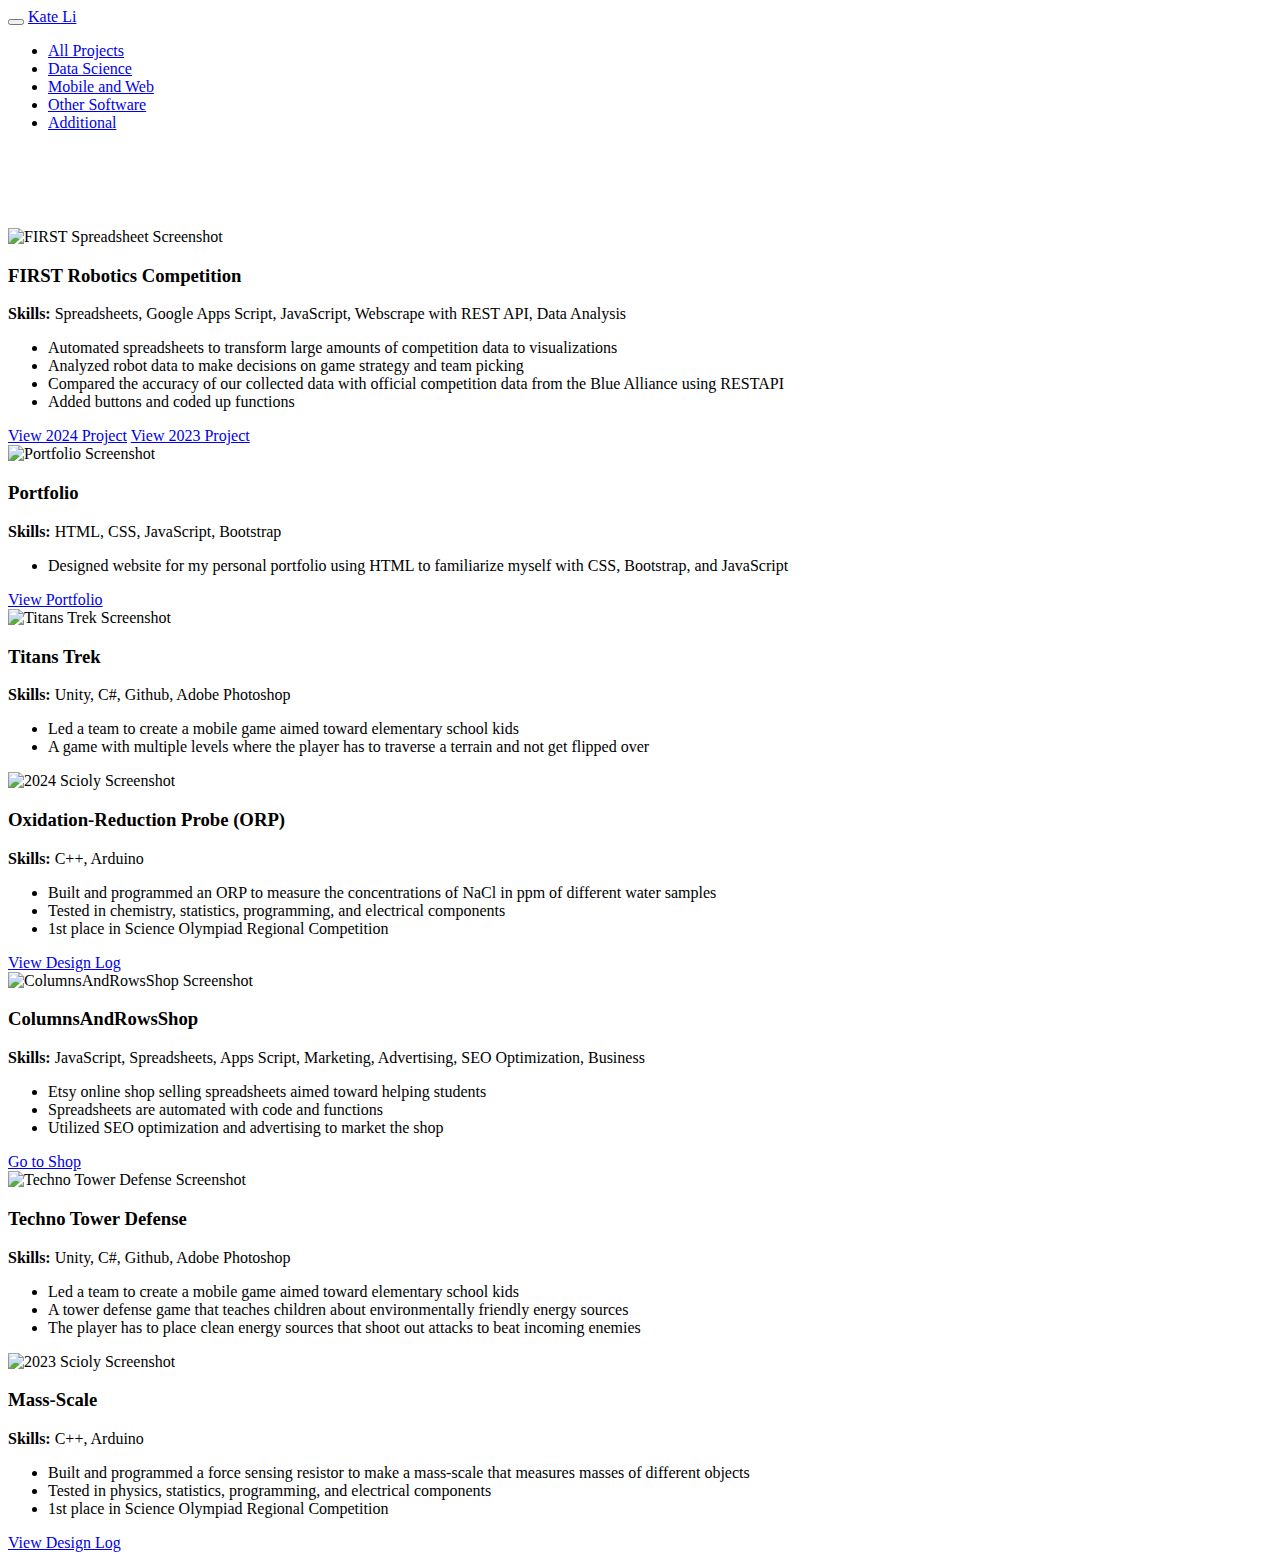
==== projects.html @ 6c7d16b3 "Upload Project" ====
<!DOCTYPE html>
<html lang="en">
<head>
<meta charset="UTF-8">
<meta http-equiv="X-UA-Compatible" content="IE=Edge">
<meta name="description" content="">
<meta name="keywords" content="">
<meta name="author" content="">
<meta name="viewport" content="width=device-width, initial-scale=1, maximum-scale=1">

<title>Projects</title>

<link rel="stylesheet" href="css/bootstrap.min.css">
<link rel="stylesheet" href="css/animate.css">
<link rel="stylesheet" href="css/font-awesome.min.css">
<link rel="stylesheet" href="css/style.css">
<link rel="stylesheet" href="css/project.css">

<link href="https://fonts.googleapis.com/css?family=Source+Sans+Pro:300,400,700" rel="stylesheet">

</head>
<body data-spy="scroll" data-target=".navbar-collapse" data-offset="50">


    <!-- PRE LOADER -->
    <div class="preloader">
        <div class="spinner">
            <span class="spinner-rotate"></span>
        </div>
    </div>

    <!-- NAVBAR -->
    <div class="navbar navbar-fixed-top custom-navbar" role="navigation">
        <div class="container">

            <div class="navbar-header">
                <button class="navbar-toggle" data-toggle="collapse" data-target=".navbar-collapse">
                    <span class="icon icon-bar"></span>
                    <span class="icon icon-bar"></span>
                    <span class="icon icon-bar"></span>
                </button>
                <a href="javascript:void(0);" onclick="window.location.href='index.html'" class="navbar-brand">Kate Li</a>
            </div>
    
            <div class="collapse navbar-collapse">
                <ul class="nav navbar-nav navbar-right">
                    <li><a href="#" data-category="all">All Projects</a></li>
                    <li><a href="#" data-category="data-science">Data Science</a></li>
                    <li><a href="#" data-category="mobile-web-apps">Mobile and Web</a></li>
                    <li><a href="#" data-category="other-software">Other Software</a></li>
                    <li><a href="#" data-category="additional">Additional</a></li>
                </ul>
            </div>

        </div>
    </div>

    <!-- PROJECTS -->
    <section id="projects" style="padding-top: 80px;">
        <div class="project data-science">
            <div class="project-image">
                <img src="images/Robotics-TeamSummary.png" alt="FIRST Spreadsheet Screenshot">
            </div>
            <div class="project-description">
                <h3>FIRST Robotics Competition</h3>
                <p><b>Skills:</b> Spreadsheets, Google Apps Script, JavaScript, Webscrape with REST API, Data Analysis </p>
                <ul>
                    <li>Automated spreadsheets to transform large amounts of competition data to visualizations</li>
                    <li>Analyzed robot data to make decisions on game strategy and team picking</li>
                    <li>Compared the accuracy of our collected data with official competition data from the Blue Alliance using RESTAPI</li>
                    <li>Added buttons and coded up functions</li>
                </ul>
                <a href="https://docs.google.com/spreadsheets/d/1BgDMaCaFbDxf8QWHqp11lcOR61hLMjD-mKLOzNpH-5o/edit?usp=sharing" target="_blank" class="view-project-button">View 2024 Project</a>
                <a href="https://docs.google.com/spreadsheets/d/1VWn0fanMyAVk3Ixq7nhRlHdwyRpre7z7IgE5ivIB81w/edit?usp=sharing" target="_blank" class="view-project-button">View 2023 Project</a>
            </div>
        </div>

        <div class="project mobile-web-apps">
            <div class="project-image">
                <img src="images/portfolio.png" alt="Portfolio Screenshot">
            </div>
            <div class="project-description">
                <h3>Portfolio</h3>
                <p><b>Skills:</b> HTML, CSS, JavaScript, Bootstrap </p>
                <ul>
                    <li>Designed website for my personal portfolio using HTML to familiarize myself with CSS, Bootstrap, and JavaScript</li>
                </ul>
                <a href="index.html" target="_blank" class="view-project-button">View Portfolio</a>
            </div>
        </div>

        <div class="project mobile-web-apps">
            <div class="project-image">
                <img src="images/titans-trek.png" alt="Titans Trek Screenshot">
            </div>
            <div class="project-description">
                <h3>Titans Trek</h3>
                <p><b>Skills:</b> Unity, C#, Github, Adobe Photoshop </p>
                <ul>
                    <li>Led a team to create a mobile game aimed toward elementary school kids</li>
                    <li>A game with multiple levels where the player has to traverse a terrain and not get flipped over</li>
                </ul>
            </div>
        </div>

        <div class="project other-software">
            <div class="project-image">
                <img src="images/2024-scioly.png" alt="2024 Scioly Screenshot">
            </div>
            <div class="project-description">
                <h3>Oxidation-Reduction Probe (ORP)</h3>
                <p><b>Skills:</b> C++, Arduino </p>
                <ul>
                    <li>Built and programmed an ORP to measure the concentrations of NaCl in ppm of different water samples</li>
                    <li>Tested in chemistry, statistics, programming, and electrical components</li>
                    <li>1st place in Science Olympiad Regional Competition</li>
                </ul>
                <a href="https://docs.google.com/document/d/1a7iGWQMsw3_E-BUUa5EWAFKV0Q7oVp_2Nasvh-wsxUk/edit?usp=sharing" target="_blank" class="view-project-button">View Design Log</a>
            </div>
        </div>

        <div class="project additional">
            <div class="project-image">
                <img src="images/CNR-project.png" alt="ColumnsAndRowsShop Screenshot">
            </div>
            <div class="project-description">
                <h3>ColumnsAndRowsShop</h3>
                <p><b>Skills:</b> JavaScript, Spreadsheets, Apps Script, Marketing, Advertising, SEO Optimization, Business </p>
                <ul>
                    <li>Etsy online shop selling spreadsheets aimed toward helping students</li>
                    <li>Spreadsheets are automated with code and functions</li>
                    <li>Utilized SEO optimization and advertising to market the shop</li>
                </ul>
                <a href="https://www.etsy.com/shop/ColumnsAndRowsShop" target="_blank" class="view-project-button">Go to Shop</a>
            </div>
        </div>

        <div class="project mobile-web-apps">
            <div class="project-image">
                <img src="images/techno-defense.png" alt="Techno Tower Defense Screenshot">
            </div>
            <div class="project-description">
                <h3>Techno Tower Defense</h3>
                <p><b>Skills:</b> Unity, C#, Github, Adobe Photoshop </p>
                <ul>
                    <li>Led a team to create a mobile game aimed toward elementary school kids</li>
                    <li>A tower defense game that teaches children about environmentally friendly energy sources</li>
                    <li>The player has to place clean energy sources that shoot out attacks to beat incoming enemies</li>
                </ul>
            </div>
        </div>

        <div class="project other-software">
            <div class="project-image">
                <img src="images/2023-scioly.png" alt="2023 Scioly Screenshot">
            </div>
            <div class="project-description">
                <h3>Mass-Scale</h3>
                <p><b>Skills:</b> C++, Arduino </p>
                <ul>
                    <li>Built and programmed a force sensing resistor to make a mass-scale that measures masses of different objects</li>
                    <li>Tested in physics, statistics, programming, and electrical components</li>
                    <li>1st place in Science Olympiad Regional Competition</li>
                </ul>
                <a href="https://docs.google.com/document/d/1N3hIjXJ92SAFi6nAtwoRy1qg4vc4RNOWN4UevHGaGsU/edit?usp=sharing" target="_blank" class="view-project-button">View Design Log</a>
            </div>
        </div>
    </section>

<!-- SCRIPTS -->
<script src="js/projects.js"></script>
<script src="js/jquery.js"></script>
<script src="js/bootstrap.min.js"></script>
<script src="js/jquery.parallax.js"></script>
<script src="js/smoothscroll.js"></script>
<script src="js/wow.min.js"></script>
<script src="js/custom.js"></script>   

</body>
</html>
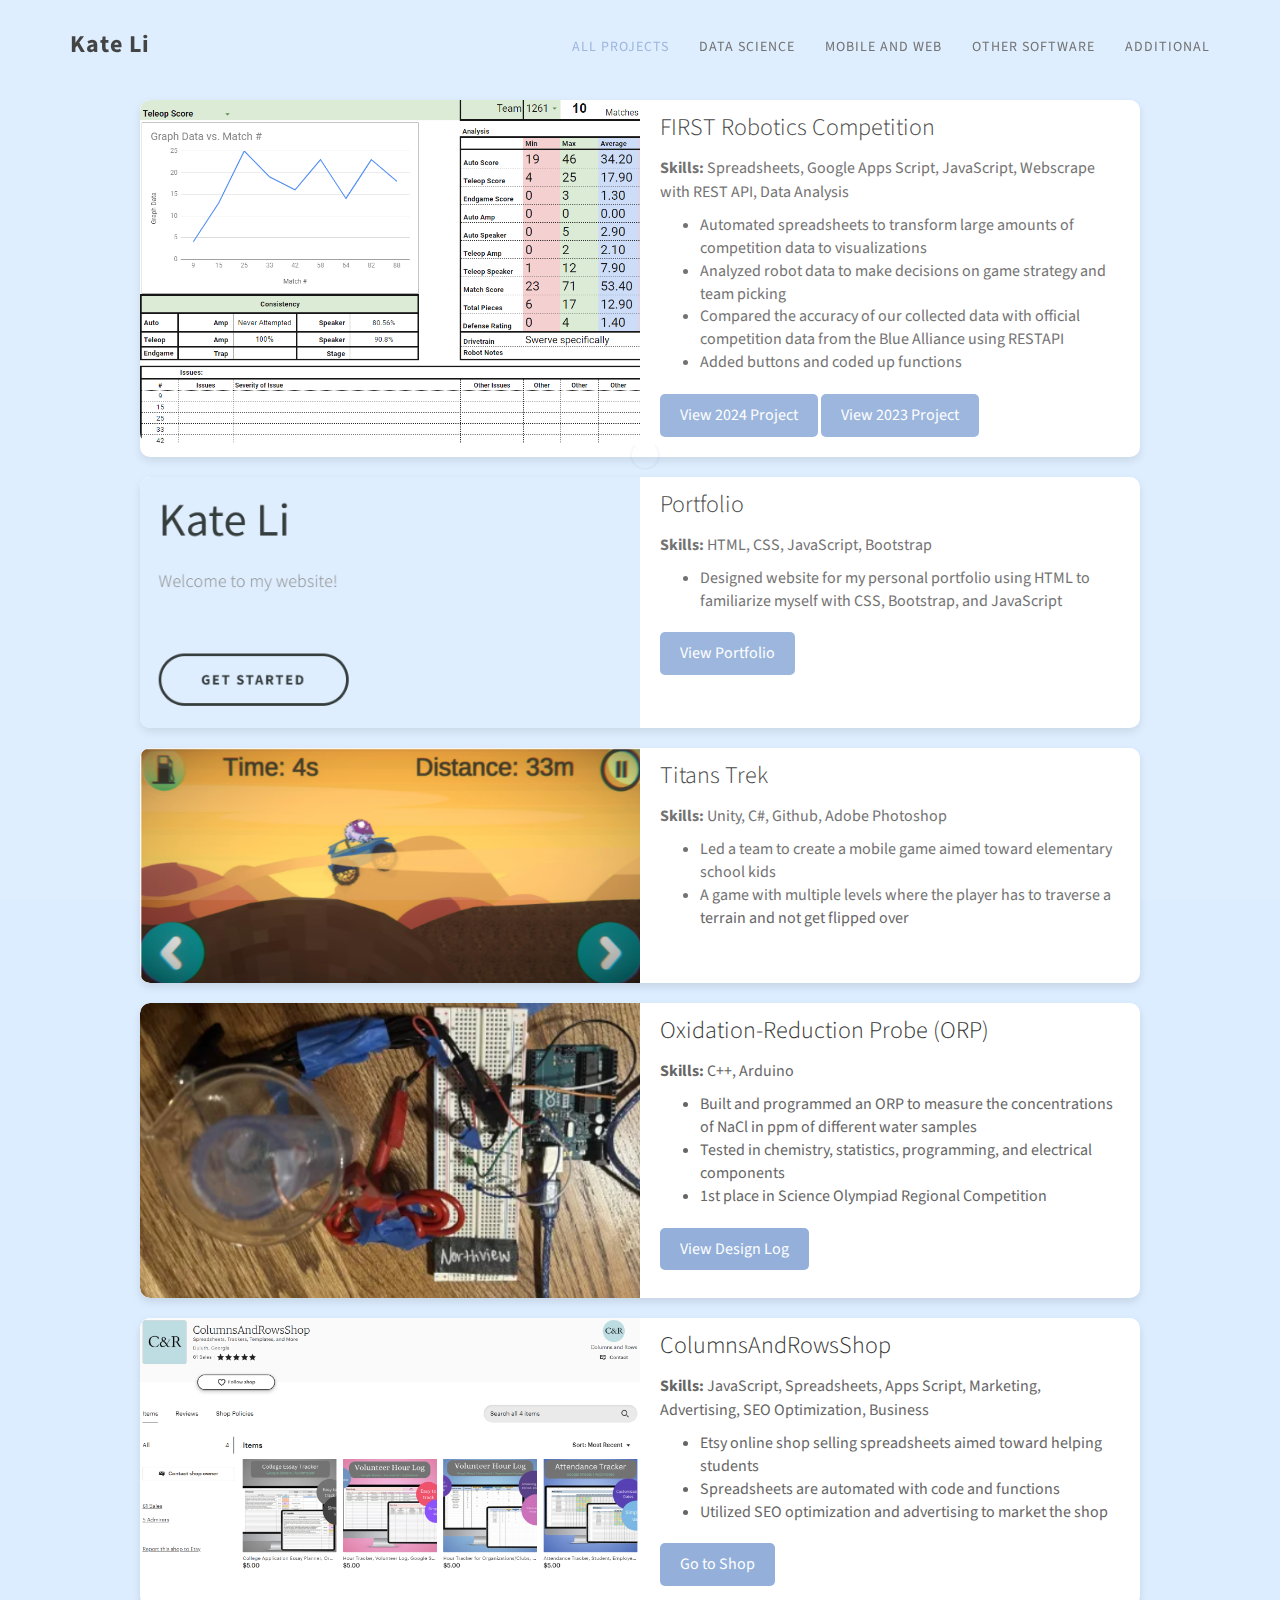
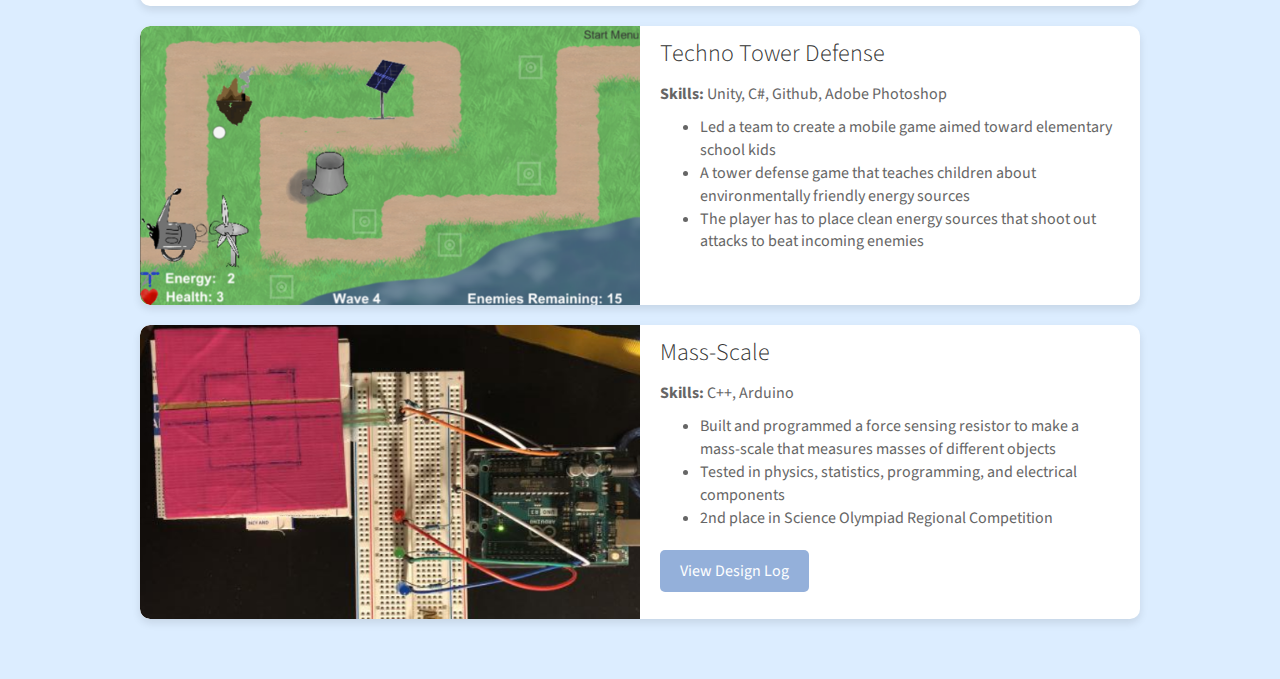
==== commit 96e67c77: "Update projects.html" ====
--- a/projects.html
+++ b/projects.html
@@ -160,7 +160,7 @@
                 <ul>
                     <li>Built and programmed a force sensing resistor to make a mass-scale that measures masses of different objects</li>
                     <li>Tested in physics, statistics, programming, and electrical components</li>
-                    <li>1st place in Science Olympiad Regional Competition</li>
+                    <li>2nd place in Science Olympiad Regional Competition</li>
                 </ul>
                 <a href="https://docs.google.com/document/d/1N3hIjXJ92SAFi6nAtwoRy1qg4vc4RNOWN4UevHGaGsU/edit?usp=sharing" target="_blank" class="view-project-button">View Design Log</a>
             </div>
@@ -177,4 +177,4 @@
 <script src="js/custom.js"></script>   
 
 </body>
-</html>+</html>
--- a/css/style.css
+++ b/css/style.css
@@ -0,0 +1,647 @@
+body {
+	background: #ffffff;
+  font-family: 'Source Sans Pro', sans-serif;
+  font-style: normal;
+	font-weight: 300;
+  overflow-x: hidden;
+}
+
+html,body {
+  width: 100%;
+  height: 100%;
+}
+
+
+/*---------------------------------------
+    Typography              
+-----------------------------------------*/
+
+h1,h2,h3,h4,h5,h6 {
+  font-style: normal;
+  font-weight: 300;
+}
+
+h1,h2,h3 {
+  font-weight: 300;
+}
+
+h1 {
+  font-size: 42px;
+  padding-bottom: 14px;
+  margin-bottom: 0px;
+}
+
+h2 {
+  font-size: 42px;
+  line-height: 52px;
+  margin-top: 0px;
+}
+
+h3 {
+  font-size: 26px;
+  line-height: 32px;
+  padding-bottom: 6px;
+}
+
+h4 {
+  color: #999;
+  font-size: 12px;
+  font-weight: normal;
+  letter-spacing: 2px;
+  text-transform: uppercase;
+  padding-top: 6px;
+}
+
+h5 {
+  color: #666666;
+}
+
+strong {
+  color: #232B2B;
+  font-weight: normal;
+}
+
+p {
+    color: #888;
+    font-size: 20px;
+    font-weight: 300;
+    line-height: 28px;
+    letter-spacing: 0.2px;
+}
+
+.section-btn {
+  background-color: transparent;
+  border: 3px solid #232B2B;
+  border-radius: 100px;
+  color: #232B2B;
+  font-size: 13px;
+  font-weight: bold;
+  letter-spacing: 1.6px;
+  padding: 12px 36px;
+  margin-top: 22px;
+  transition: all 0.4s ease-in-out;
+  text-transform: uppercase;
+}
+
+.section-btn:hover {
+  background: #94B0DA;
+  border-color: transparent;
+  color: #ffffff;
+}
+
+.btn-success:focus {
+  background-color: #000;
+  border-color: transparent;
+}
+
+.parallax-section {
+  background-attachment: fixed !important;
+  background-size: cover !important;
+}
+
+.section-title {
+  position: relative;
+  padding-bottom: 22px;
+}
+
+#about,
+#service,
+#experience,
+#education,
+#contact {
+  position: relative;
+}
+
+#home .container,
+#about .container, 
+#experience .container,
+#service .container,
+#education .container,
+#contact .container {
+  width: 100%;
+  padding: 0;
+  margin: 0;
+}
+
+#experience .experience-thumb,
+#education .education-thumb  {
+  padding: 22px 42px 42px 42px;
+}
+
+#service,
+#quotes,
+footer {
+  text-align: center;
+}
+
+#experience,
+#education {
+  background: #DCEDFF;
+}
+
+.background-image {
+    background-position: 50% 50% !important;
+    background-size: cover !important;
+    width: 100%;
+    height: 100%;
+    min-height: 75vh;
+    position: absolute;
+    top: 0;
+    right: 0;
+    bottom: 0;
+    left: 0;
+}
+
+.color-white {
+  color: #ffffff;
+}
+
+.color-blue {
+  color: #94B0DA;
+}
+
+.bg-blue {
+  background: #94B0DA;
+}
+
+.bg-light-blue {
+  background: #DCEDFF;
+}
+
+.bg-white {
+  background: #ffffff;
+}
+
+.bg-dark {
+  background: #161616;
+}
+
+.bg-light-gray {
+  background: #eaeaea;
+}
+
+
+
+/*---------------------------------------
+    General               
+-----------------------------------------*/
+
+html{
+  -webkit-font-smoothing: antialiased;
+}
+
+a {
+  color: #94B0DA;
+  -webkit-transition: 0.5s;
+  -o-transition: 0.5s;
+  transition: 0.5s;
+  text-decoration: none !important;
+}
+a:hover, a:active, a:focus {
+  color: #94B0DA;
+  outline: none;
+}
+
+* {
+  -webkit-box-sizing: border-box;
+  -moz-box-sizing: border-box;
+  box-sizing: border-box;
+}
+
+*:before,
+*:after {
+  -webkit-box-sizing: border-box;
+  -moz-box-sizing: border-box;
+  box-sizing: border-box;
+}
+
+
+
+/*---------------------------------------
+    Preloader section              
+-----------------------------------------*/
+
+.preloader {
+  position: fixed;
+  top: 0;
+  left: 0;
+  width: 100%;
+  height: 100%;
+  z-index: 99999;
+  display: flex;
+  flex-flow: row nowrap;
+  justify-content: center;
+  align-items: center;
+  background: none repeat scroll 0 0 #ffffff;
+}
+
+.spinner {
+  border: 1px solid transparent;
+  border-radius: 5px;
+  position: relative;
+}
+
+.spinner:before {
+  content: '';
+  box-sizing: border-box;
+  position: absolute;
+  top: 50%;
+  left: 50%;
+  width: 30px;
+  height: 30px;
+  margin-top: -10px;
+  margin-left: -10px;
+  border-radius: 50%;
+  border: 2px solid #94B0DA;
+  border-top-color: #f9f9f9;
+  animation: spinner .6s linear infinite;
+}
+
+@keyframes spinner {
+  to {transform: rotate(360deg);}
+}
+
+@keyframes spinner {
+  to {transform: rotate(360deg);}
+}
+
+
+
+/*---------------------------------------
+    Navigation section              
+-----------------------------------------*/
+
+.custom-navbar {
+    margin-bottom: 0;
+    background-color: #ffffff;
+}
+
+.custom-navbar .navbar-brand {
+    color: #333;
+	  /* text-shadow: 1px 1px #fff; */
+    font-weight: bold;
+    font-size: 24px;
+    line-height: 35px;
+    letter-spacing: 1px;
+}
+
+.custom-navbar .nav li a {
+    color: #666;
+    font-size: 14px;
+    font-weight: 400;
+    letter-spacing: 1px;
+    text-transform: uppercase;
+    line-height: 40px;
+    transition: all 0.4s ease-in-out;
+}
+
+.custom-navbar .nav li a:hover {
+    background: transparent;
+    color: #94B0DA;
+}
+
+.custom-navbar .navbar-nav > li > a:hover,
+.custom-navbar .navbar-nav > li > a:focus {
+  background-color: transparent;
+}
+
+.custom-navbar .nav li.active > a {
+  background-color: transparent; 
+  color: #94B0DA; 
+}
+
+.custom-navbar .navbar-toggle {
+    border: none;
+    padding-top: 10px;
+}
+
+.custom-navbar .navbar-toggle {
+    background-color: transparent;
+}
+
+.custom-navbar .navbar-toggle .icon-bar {
+    background: #94B0DA;
+    border-color: transparent;
+}
+
+@media(min-width:768px) {
+    .custom-navbar {
+        padding: 12px 0;
+        border-bottom: 0;
+        background: 0 0; 
+    }
+    .custom-navbar.top-nav-collapse {
+        background: #ffffff;
+        box-shadow: 0px 2px 8px 0px rgba(50, 50, 50, 0.08);
+        padding: 0;
+    }
+
+}
+
+
+
+/*---------------------------------------
+    Home section              
+-----------------------------------------*/
+
+#home h1 {
+  padding-bottom: 18px;
+}
+
+#home .col-md-6 {
+  background: #dcedff;
+/* light blue color: #c3eafd; */
+  padding-right: 0;
+  padding-left: 0;
+}
+
+#home .home-img {
+  background: url('../images/home-img.jpg') no-repeat;
+  background-size: cover;
+  background-position: 50% 50%;
+  width: 100%;
+  height: 100vh;
+}
+
+#home .home-thumb {
+  display: -webkit-box;
+  display: -webkit-flex;
+  display: -ms-flexbox;
+  display: flex;
+  -webkit-box-align: center;
+  -webkit-align-items: center;
+  -ms-flex-align: center;
+  align-items: center;
+  height: 100vh;
+  padding: 0 45px 0 45px;
+}
+
+
+
+/*---------------------------------------
+   About section              
+-----------------------------------------*/
+
+/* #about .background-image.about-img {
+  background: url('../images/about-img.jpg') no-repeat center center !important;
+} */
+
+.about-img-container {
+  display: flex;
+  justify-content: center; 
+  align-items: center; 
+  height: 350px; 
+  overflow: hidden; 
+  position: relative;
+}
+
+.about-img {
+  width: auto; 
+  height: 100%; 
+  object-fit: contain; 
+}
+
+#about .about-thumb,
+#about .skill-thumb {
+  padding: 22px 32px 32px 32px;
+}
+
+#about strong,
+#about span {
+  font-weight: bold;
+  display: inline-block;
+  padding-bottom: 8px;
+}
+
+
+/*---------------------------------------
+    Service section              
+-----------------------------------------*/
+
+#service {
+  background: #8F91A2;
+}
+
+#service p {
+  font-size: 20px;
+  line-height: 30px;
+  padding: 0px 22px 20px 22px;
+}
+
+#service h1 {
+  padding: 20px 22px 10px 22px;
+}
+
+#service .service-thumb {
+  padding: 52px 22px 52px 22px;
+  cursor: pointer; 
+  transition: transform 0.3s ease;
+}
+
+#service .service-thumb .fa {
+  font-size: 42px;
+  padding-bottom: 22px;
+}
+
+.service-thumb:hover h3 {
+  transform: scale(1.1); 
+}
+
+
+
+/*---------------------------------------
+    Experience section              
+-----------------------------------------*/
+
+#experience .experience-img {
+  background: url('../images/experience-img.jpg') no-repeat;
+}
+
+#experience .media-heading {
+  margin-bottom: 0px;
+}
+
+#experience .media .fa {
+  font-size: 42px;
+  margin-right: 14px;
+}
+
+#experience small {
+  color: #666;
+  font-weight: bold;
+}
+
+/*---------------------------------------
+    Education section              
+-----------------------------------------*/
+
+#education {
+  background: #94B0DA;
+}
+
+#education .education-img {
+  background: url('../images/education-img.jpg') no-repeat;
+}
+
+#education .media-heading {
+  margin-bottom: 0px;
+}
+
+#education .media .fa {
+  font-size: 42px;
+  margin-right: 14px;
+}
+
+#education small {
+  color: #666;
+  font-weight: bold;
+}
+
+#education .hidden {
+  display: none;
+}
+
+#education ul {
+  color: white;
+  font-size: 20px;
+  font-weight: 300;
+  line-height: 28px;
+  letter-spacing: 0.2px;
+}
+
+#education p {
+  font-size: 20px;
+}
+
+#education .text-button {
+  cursor: pointer;
+  color: white;
+  font-size: 20px;
+  font-weight: 300;
+  line-height: 28px;
+  letter-spacing: 0.2px;
+}
+
+#education .text-button:hover {
+  color: #888;
+}
+
+#bulletedSection {
+  max-height: 0; /* Start with max-height 0 for animation */
+  overflow: hidden;
+  transition: max-height 0.5s ease-out; /* Slide down animation */
+}
+
+#bulletedSection.visible {
+  display: block;
+  max-height: 200px;
+}
+
+/*---------------------------------------
+   Footer section              
+-----------------------------------------*/
+
+footer {
+    padding: 70px 0px;
+}
+
+
+
+/*---------------------------------------
+   Social icon             
+-----------------------------------------*/
+
+.social-icon {
+  position: relative;
+  padding: 0;
+  margin: 0;
+}
+
+.social-icon li {
+  display: inline-block;
+  list-style: none;
+}
+
+.social-icon li a {
+  border: none;            
+  color: #999;             
+  border-radius: 100px;     
+  cursor: pointer;
+  font-size: 24px;       
+  text-decoration: none;     
+  transition: color 0.4s ease-in-out; 
+  width: 50px;            
+  height: 50px;             
+  line-height: 50px;         
+  vertical-align: middle;    
+  position: relative;
+  margin: 10px 4px;          
+}
+
+.social-icon li a:hover {
+  color: #94B0DA; 
+}
+/*---------------------------------------
+   Mobile Responsive         
+-----------------------------------------*/
+
+@media only screen and (max-width: 580px) {
+  h1 {
+    font-size: 32px;
+  }
+
+  h2 {
+    font-size: 28px;
+    line-height: inherit;
+  }
+
+  h3 {
+    font-size: 22px;
+    line-height: inherit;
+  }
+}
+
+@media only screen and (max-width: 767px) {
+  .custom-navbar .navbar-brand {
+    line-height: 18px;
+  }
+
+  #home .home-thumb {
+    height: auto;
+    padding-top: 32px;
+    padding-bottom: 12px;
+  }
+
+  #home .container,
+  #about .container, 
+  #experience .container,
+  #service .container,
+  #education .container,
+  #contact .container {
+    padding-right: 15px;
+    padding-left: 15px;
+  }
+
+  #about .col-md-3,
+  #experience .col-md-6,
+  #education .col-md-6,
+  #contact .col-md-3 {
+    padding: 0;
+    margin: 0;
+  }
+
+  .background-image {
+    position: relative;
+    min-height: 65vh;
+  }
+}
+
+@media only screen and (max-width: 1024px) {
+  .section-title {
+    padding-bottom: 12px;
+  }
+
+  footer {
+    padding: 40px 0;
+  }
+}
--- a/css/project.css
+++ b/css/project.css
@@ -0,0 +1,186 @@
+body {
+    font-family: 'Source Sans Pro', sans-serif;
+    margin: 0;
+    padding: 0;
+    background-color: #DCEDFF;
+    font-size: 16px;
+    font-weight: normal;
+}
+
+#projects {
+    padding: 40px 20px;
+    text-align: center;
+}
+
+.custom-navbar {
+    margin-bottom: 0;
+    background-color: #ffffff;
+    padding: 12px 0; 
+}
+
+.custom-navbar .navbar-brand {
+    color: #333;
+    font-weight: bold;
+    font-size: 24px;
+    line-height: 35px;
+    letter-spacing: 1px;
+}
+
+.custom-navbar .nav {
+    padding: 0; 
+}
+
+.custom-navbar .nav li {
+    display: inline-block; 
+}
+
+.custom-navbar .nav li a {
+    color: #666;
+    font-size: 14px;
+    font-weight: 400;
+    letter-spacing: 1px;
+    text-transform: uppercase;
+    line-height: 40px;
+    transition: all 0.4s ease-in-out;
+}
+
+.custom-navbar .nav li a:hover {
+    background: transparent;
+    color: #94B0DA; 
+}
+
+.custom-navbar .nav li.active > a {
+    background-color: transparent; 
+    color: #94B0DA; 
+}
+
+.custom-navbar .nav li a.active {
+    background-color: transparent; 
+    color: #94B0DA;
+}
+
+.custom-navbar .navbar-toggle {
+    border: none;
+    padding-top: 10px;
+}
+
+.custom-navbar .navbar-toggle {
+    background-color: transparent;
+}
+
+.custom-navbar .navbar-toggle .icon-bar {
+    background: #94B0DA; 
+}
+
+@media(min-width:768px) {
+    .custom-navbar {
+        padding: 12px 0; 
+        border-bottom: 0;
+        background: 0 0; 
+    }
+    .custom-navbar.top-nav-collapse {
+        background: #ffffff;
+        box-shadow: 0px 2px 8px 0px rgba(50, 50, 50, 0.08);
+        padding: 0; 
+    }
+}
+
+h1 {
+    margin-bottom: 10px;
+    font-size: 2em;
+    color: #333;
+    font-weight: normal;
+    padding-bottom: 0px;
+}
+
+.project {
+    margin: 20px auto;
+    max-width: 1000px;
+    overflow: hidden;
+    background: #fff;
+    border-radius: 10px;
+    box-shadow: 0 4px 8px rgba(0, 0, 0, 0.1);
+    display: none; 
+}
+
+.project-image {
+    width: 50%;
+    float: left;
+    position: relative;
+}
+
+.project-image img {
+    width: 100%;
+    height: auto;
+    border-radius: 10px 0 0 10px;
+    object-fit: cover; 
+    display: block;
+}
+
+.project-description {
+    width: 50%;
+    float: left;
+    padding: 20px;
+    box-sizing: border-box;
+    text-align: left;
+}
+
+.project-description h3 {
+    margin-top: 0;
+    color: #333;
+    padding-bottom: 10px;
+    line-height: 16px;
+    font-size: 24px;
+}
+
+.project-description p {
+    color: #666;
+    font-size: 16px;
+    font-weight: normal;
+    line-height: 24px;
+    letter-spacing: 0px;
+}
+
+.project-description ul {
+    color: #666;
+    margin-bottom: 20px;
+    margin-top: 5px;
+}
+
+.view-project-button {
+    display: inline-block;
+    padding: 10px 20px;
+    background-color: #94B0DA;
+    color: #fff;
+    text-decoration: none;
+    border-radius: 5px;
+    transition: background-color 0.3s;
+}
+
+.view-project-button:hover {
+    background-color: #DCEDFF;
+    color: #fff;
+}
+
+@media (max-width: 768px) {
+    .project-image,
+    .project-description {
+        float: none;
+        width: 100%;
+    }
+
+    .project-image img {
+        border-radius: 10px 10px 0 0;
+    }
+
+    .project-description {
+        padding: 20px 10px;
+        text-align: center;
+    }
+}
+
+@media only screen and (max-width: 767px) {
+    .custom-navbar .navbar-brand {
+      line-height: 18px;
+    }
+}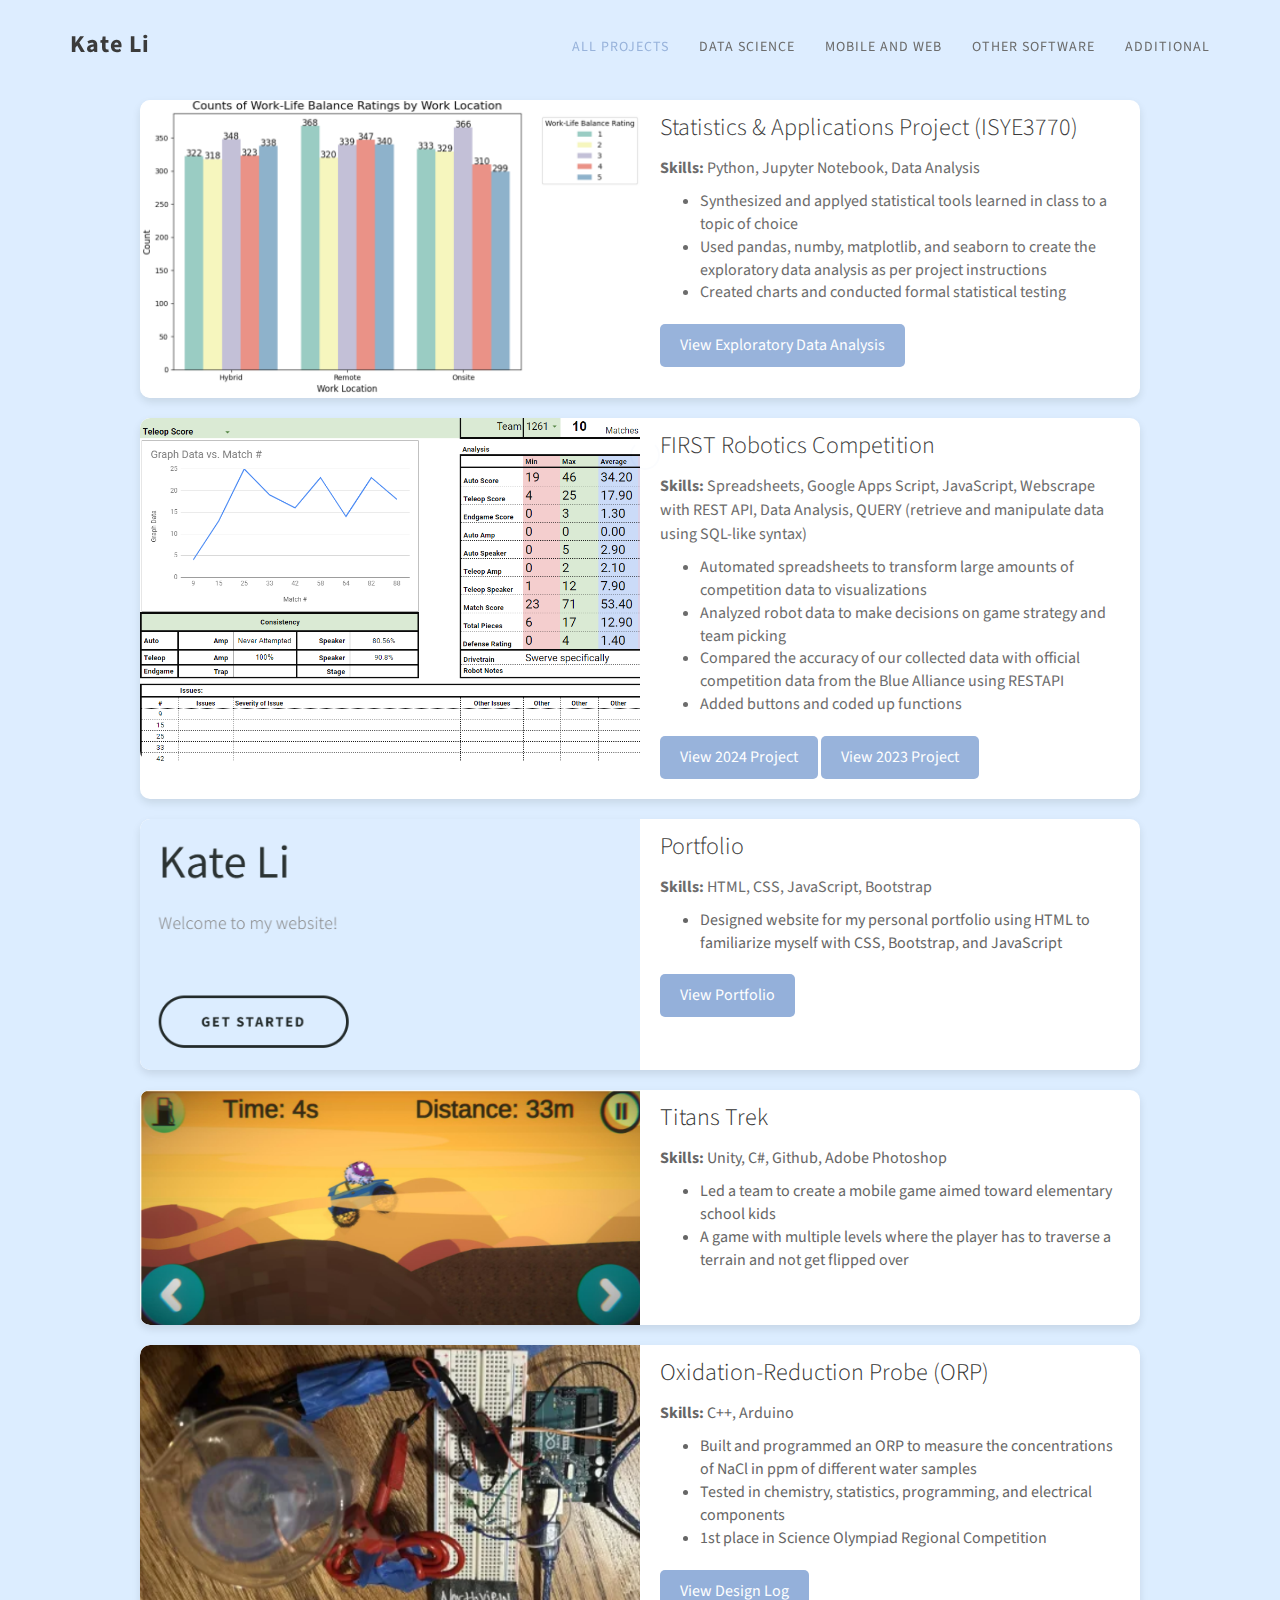
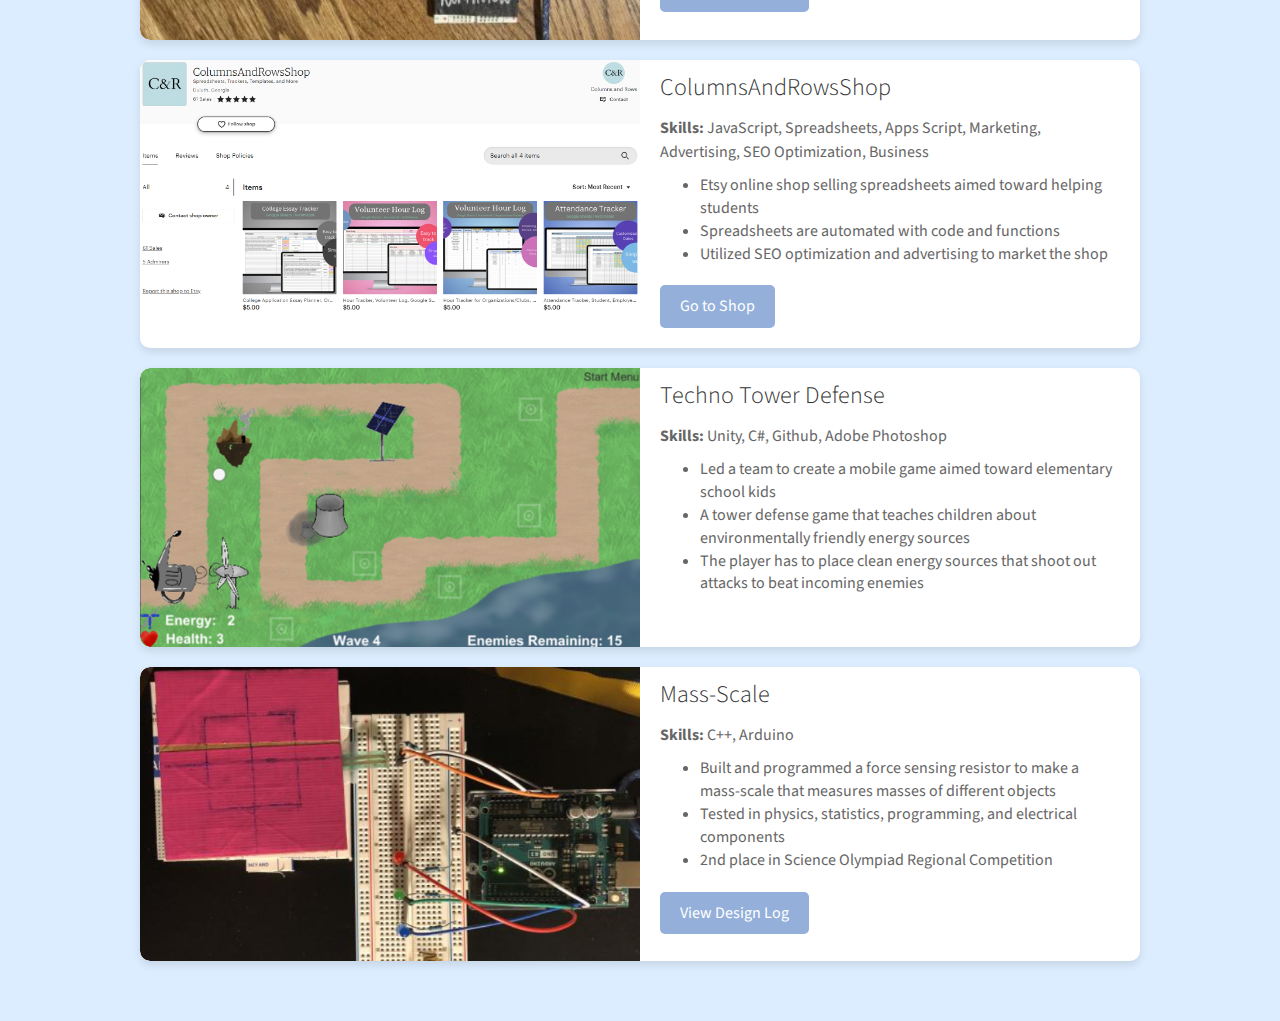
==== commit deeb5cb2: "added statistics project" ====
--- a/projects.html
+++ b/projects.html
@@ -59,11 +59,27 @@
     <section id="projects" style="padding-top: 80px;">
         <div class="project data-science">
             <div class="project-image">
+                <img src="images/isye3770.png" alt="ISYE3770 Project Screenshot">
+            </div>
+            <div class="project-description">
+                <h3>Statistics & Applications Project (ISYE3770)</h3>
+                <p><b>Skills:</b> Python, Jupyter Notebook, Data Analysis </p>
+                <ul>
+                    <li>Synthesized and applyed statistical tools learned in class to a topic of choice</li>
+                    <li>Used pandas, numby, matplotlib, and seaborn to create the exploratory data analysis as per project instructions</li>
+                    <li>Created charts and conducted formal statistical testing</li>
+                </ul>
+                <a href="https://github.com/li-kate/ISYE-3770-Project/blob/main/Exploratory_Data_Analysis.ipynb" target="_blank" class="view-project-button">View Exploratory Data Analysis</a>
+            </div>
+        </div>
+
+        <div class="project data-science">
+            <div class="project-image">
                 <img src="images/Robotics-TeamSummary.png" alt="FIRST Spreadsheet Screenshot">
             </div>
             <div class="project-description">
                 <h3>FIRST Robotics Competition</h3>
-                <p><b>Skills:</b> Spreadsheets, Google Apps Script, JavaScript, Webscrape with REST API, Data Analysis </p>
+                <p><b>Skills:</b> Spreadsheets, Google Apps Script, JavaScript, Webscrape with REST API, Data Analysis, QUERY (retrieve and manipulate data using SQL-like syntax) </p>
                 <ul>
                     <li>Automated spreadsheets to transform large amounts of competition data to visualizations</li>
                     <li>Analyzed robot data to make decisions on game strategy and team picking</li>
--- a/css/style.css
+++ b/css/style.css
@@ -100,8 +100,8 @@
 }
 
 .section-title {
-  position: relative;
-  padding-bottom: 22px;
+  position: relative !important; 
+  padding-bottom: 22px !important;
 }
 
 #about,
@@ -443,6 +443,7 @@
   padding-bottom: 22px;
 }
 
+.service-thumb:hover h1, 
 .service-thumb:hover h3 {
   transform: scale(1.1); 
 }
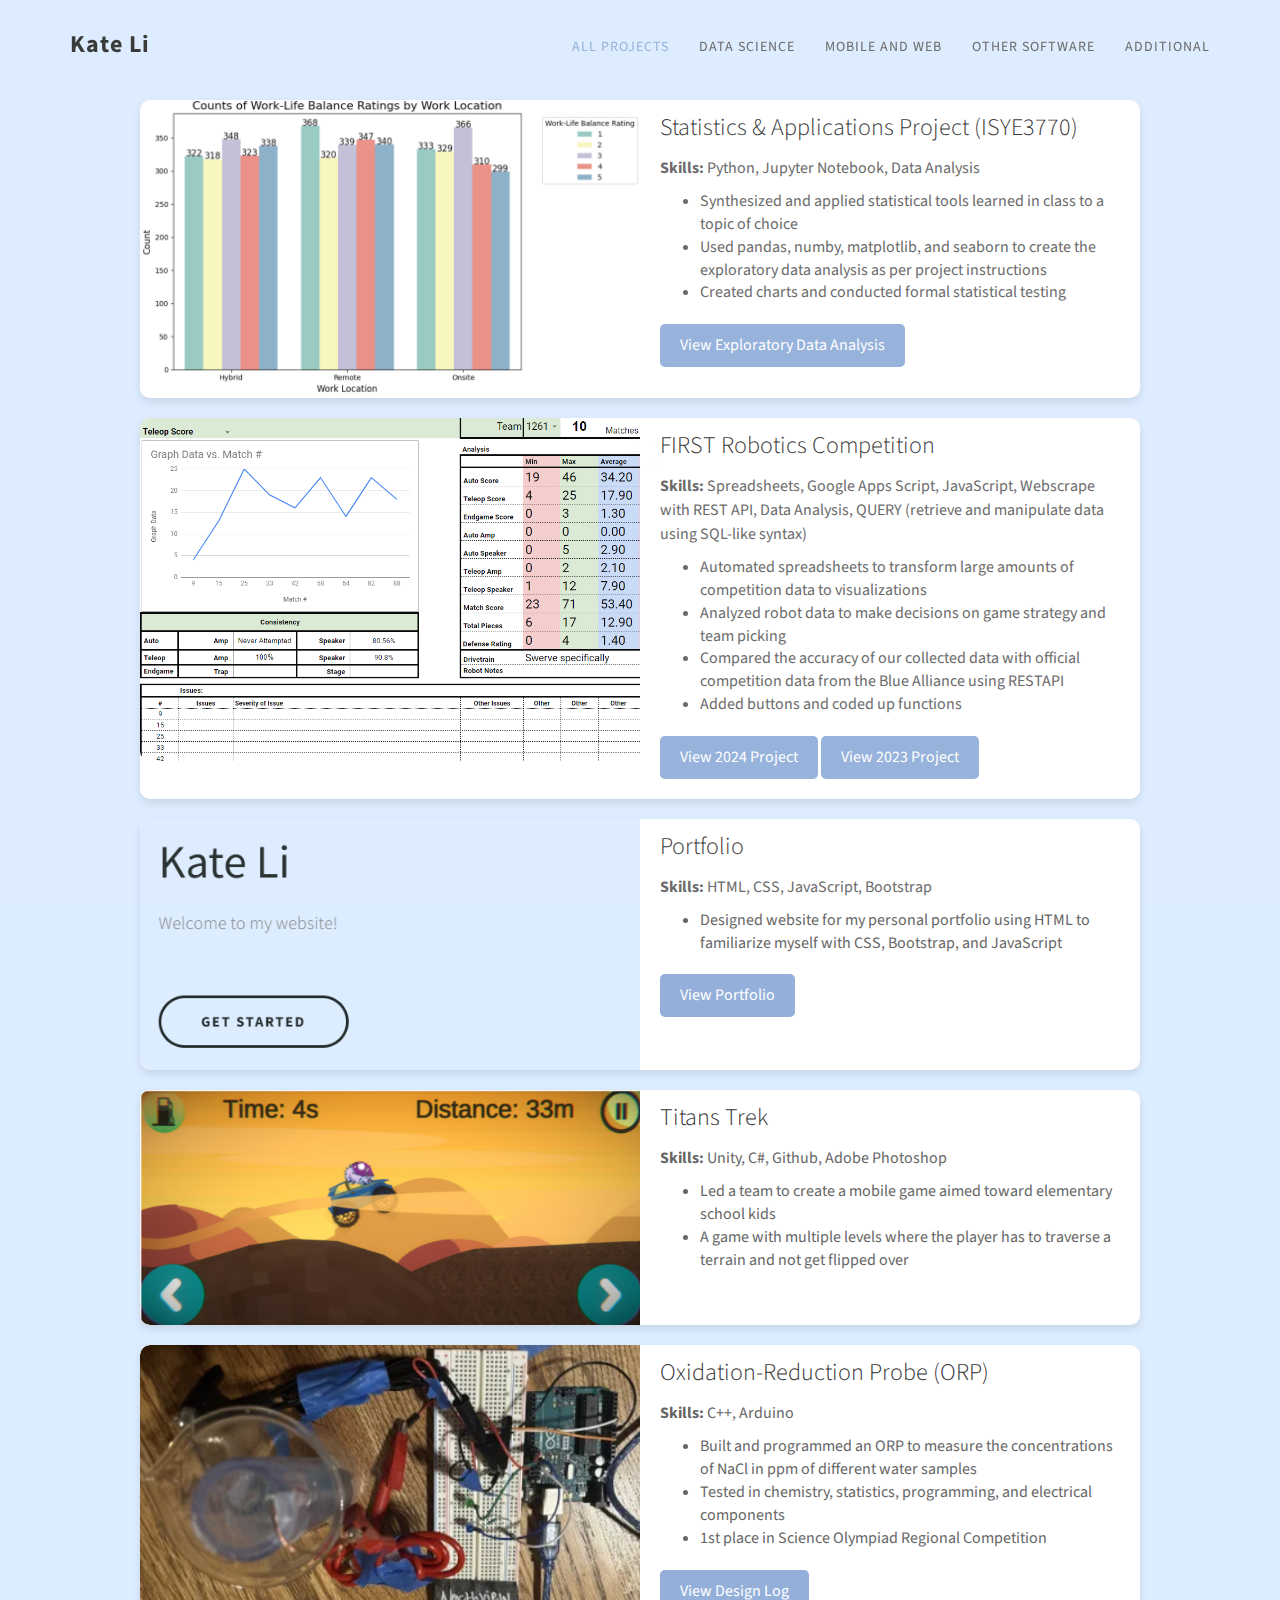
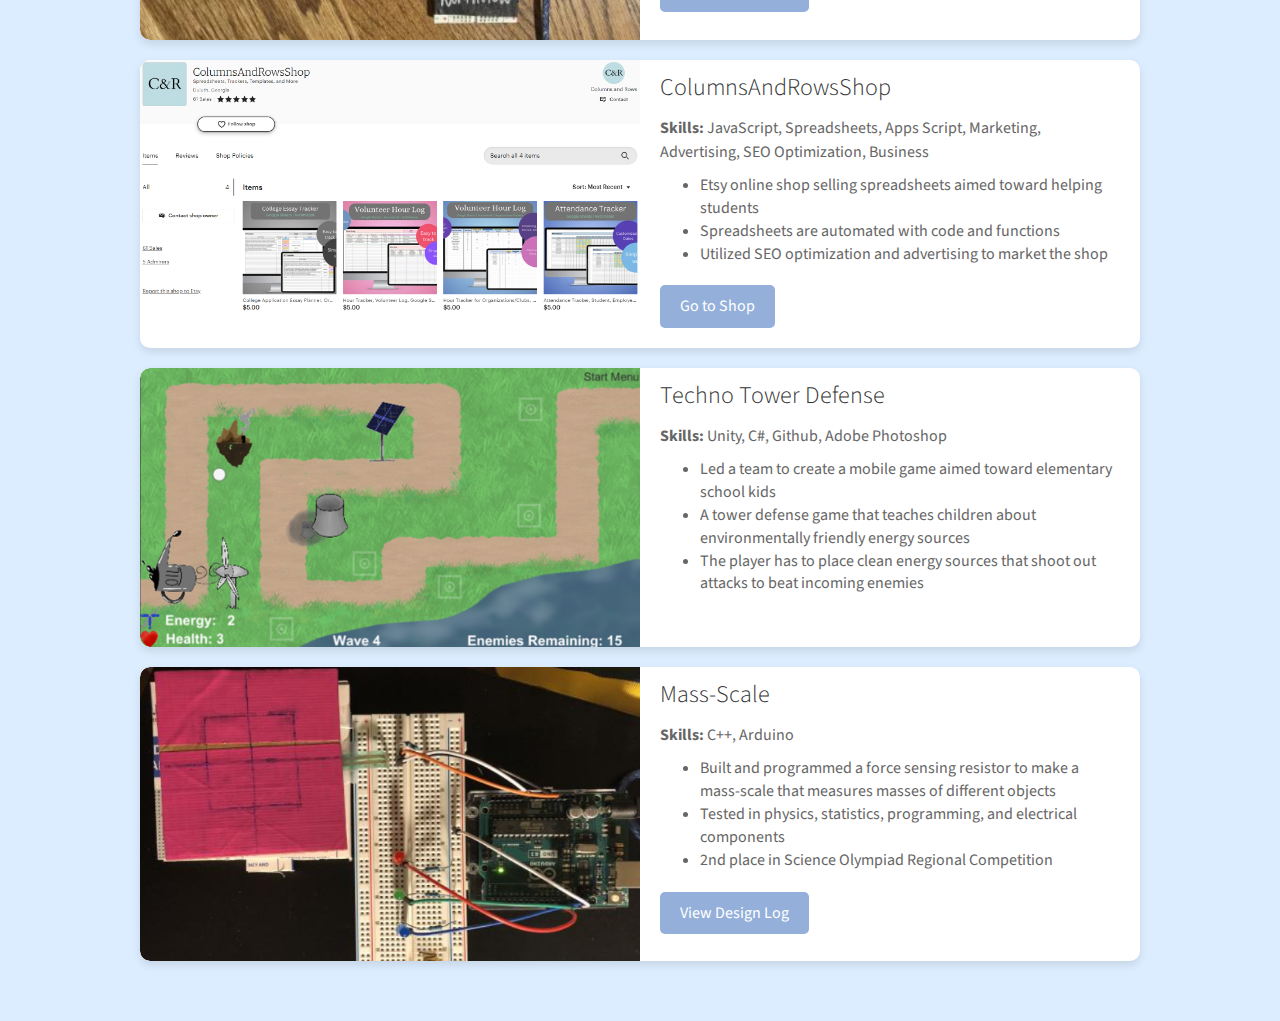
==== commit c3345637: "Update projects.html" ====
--- a/projects.html
+++ b/projects.html
@@ -65,7 +65,7 @@
                 <h3>Statistics & Applications Project (ISYE3770)</h3>
                 <p><b>Skills:</b> Python, Jupyter Notebook, Data Analysis </p>
                 <ul>
-                    <li>Synthesized and applyed statistical tools learned in class to a topic of choice</li>
+                    <li>Synthesized and applied statistical tools learned in class to a topic of choice</li>
                     <li>Used pandas, numby, matplotlib, and seaborn to create the exploratory data analysis as per project instructions</li>
                     <li>Created charts and conducted formal statistical testing</li>
                 </ul>
